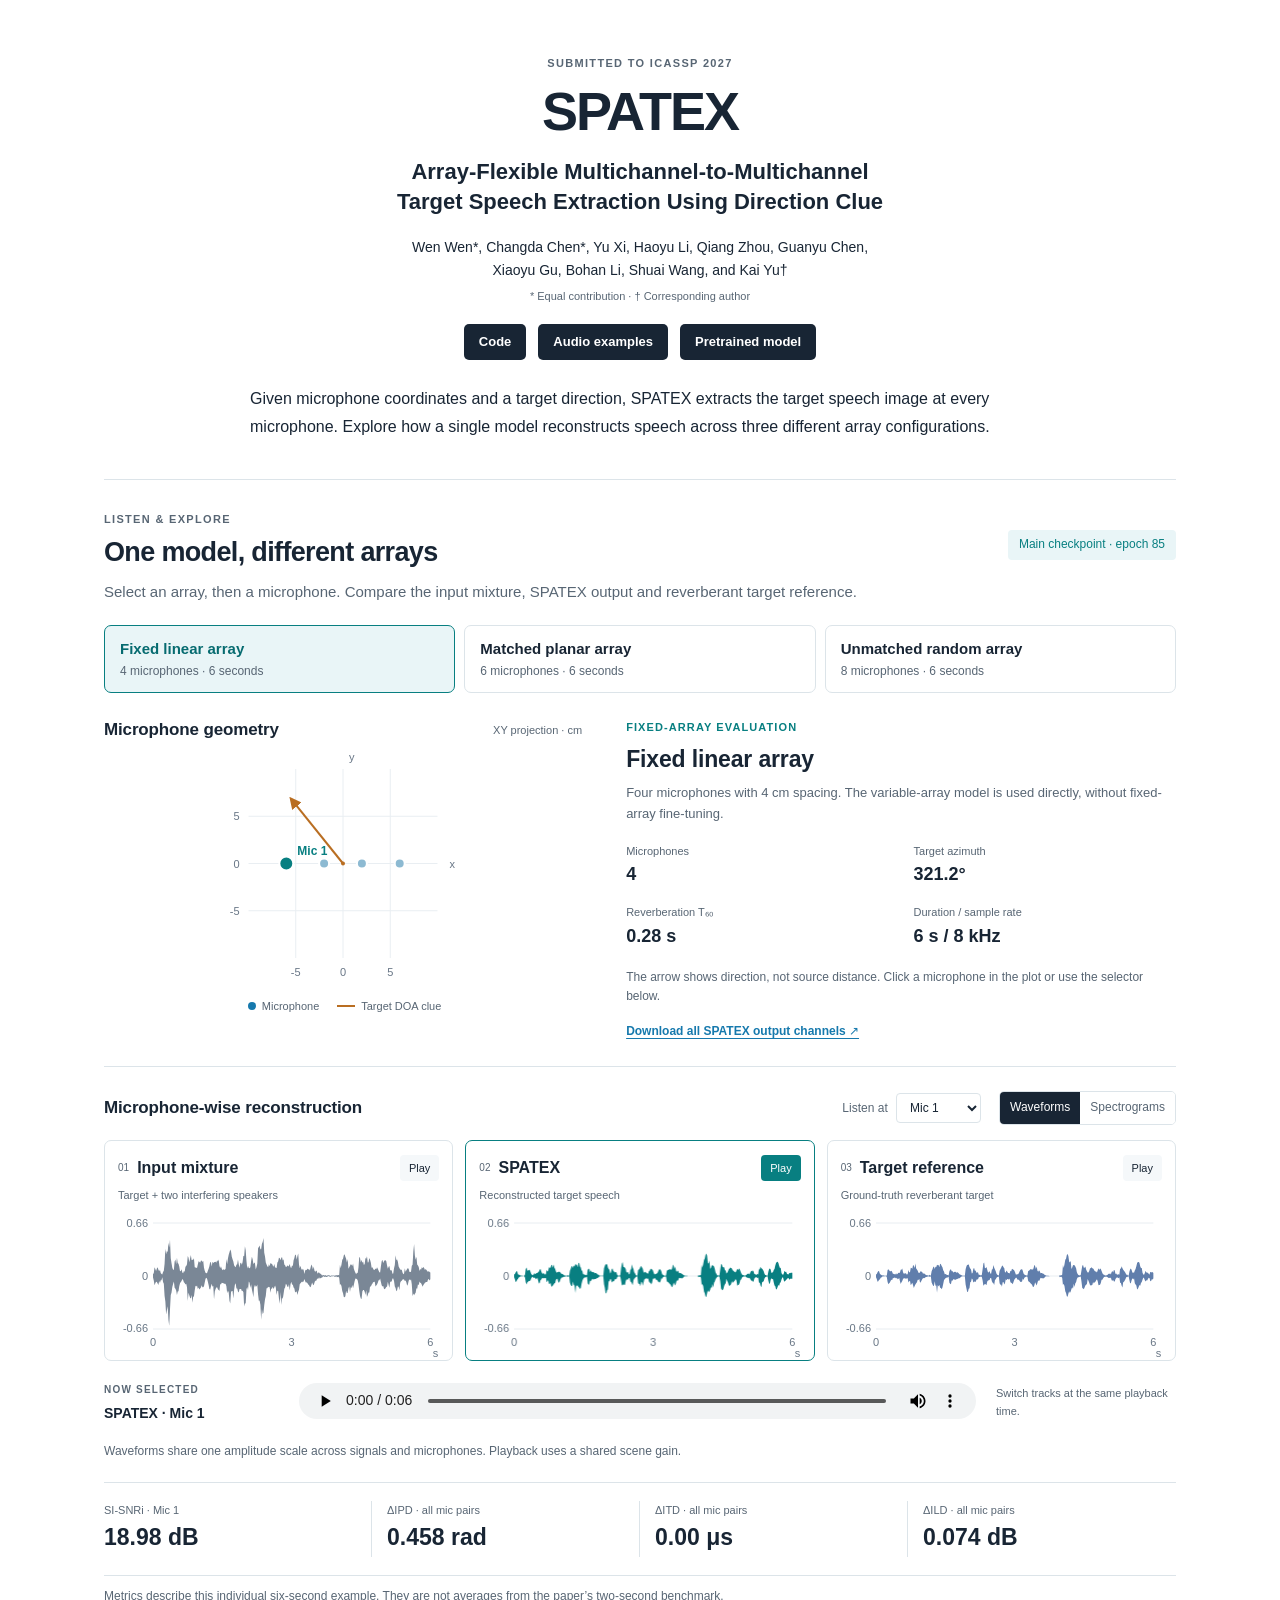
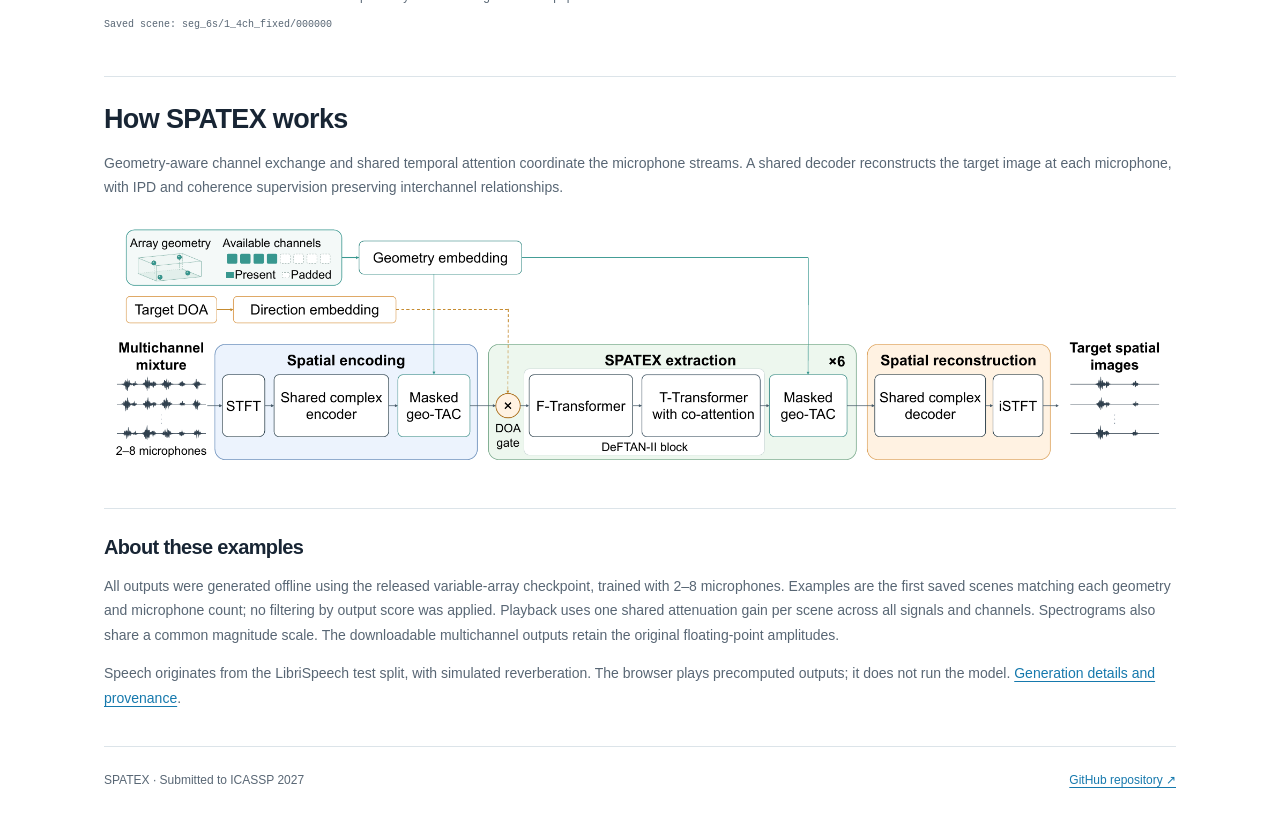
==== docs/demo/index.html @ cb216a5f "Add interactive SPATEX audio and spatial demo with real epoch-85 outputs" ====
<!doctype html>
<html lang="en">
<head>
  <meta charset="utf-8">
  <meta name="viewport" content="width=device-width, initial-scale=1">
  <meta name="description" content="Listen to real SPATEX target speech extraction examples across microphone arrays, and compare microphone-wise waveforms and spectrograms.">
  <title>SPATEX · Audio and spatial demo</title>
  <link rel="stylesheet" href="style.css">
  <script defer src="data.js"></script>
  <script defer src="app.js"></script>
</head>
<body>
<a class="skip" href="#examples">Skip to audio examples</a>
<main>
  <header class="paper-header">
    <p class="eyebrow">Submitted to ICASSP 2027</p>
    <h1>SPATEX</h1>
    <p class="paper-title">Array-Flexible Multichannel-to-Multichannel<br class="desktop-break"> Target Speech Extraction Using Direction Clue</p>
    <p class="authors">Wen Wen*, Changda Chen*, Yu Xi, Haoyu Li, Qiang Zhou, Guanyu Chen,<br class="desktop-break"> Xiaoyu Gu, Bohan Li, Shuai Wang, and Kai Yu†</p>
    <p class="author-note">* Equal contribution · † Corresponding author</p>
    <nav aria-label="Project links">
      <a href="https://github.com/Wenanzhi/SPATEX">Code</a>
      <a href="#examples">Audio examples</a>
      <a href="https://github.com/Wenanzhi/SPATEX/raw/refs/heads/main/checkpoints/spatex_variable.pt">Pretrained model</a>
    </nav>
    <p class="intro">Given microphone coordinates and a target direction, SPATEX extracts the target speech image at every microphone. Explore how a single model reconstructs speech across three different array configurations.</p>
  </header>

  <section id="examples" aria-labelledby="examples-title">
    <div class="section-heading"><div><p class="eyebrow">Listen &amp; explore</p><h2 id="examples-title">One model, different arrays</h2></div><span class="model-tag">Main checkpoint · epoch 85</span></div>
    <p class="section-description">Select an array, then a microphone. Compare the input mixture, SPATEX output and reverberant target reference.</p>
    <div id="scene-tabs" class="scene-tabs" role="group" aria-label="Array example"></div>
    <p id="load-status" role="status">Loading examples…</p>
    <noscript><p>Enable JavaScript to select microphones and compare audio.</p></noscript>
    <div id="demo-content" hidden>
      <div class="scene-layout">
        <figure class="geometry-figure">
          <div class="plot-heading"><h3>Microphone geometry</h3><span>XY projection · cm</span></div>
          <div id="geometry-plot" role="img" aria-label="Microphone positions and target direction"></div>
          <figcaption><span class="legend-dot"></span> Microphone <span class="legend-line"></span> Target DOA clue</figcaption>
        </figure>
        <div class="scene-summary">
          <p class="condition" id="scene-condition"></p>
          <h3 id="scene-title"></h3>
          <p class="scene-description" id="scene-description"></p>
          <dl class="scene-facts"><div><dt>Microphones</dt><dd id="mic-count"></dd></div><div><dt>Target azimuth</dt><dd id="azimuth"></dd></div><div><dt>Reverberation T₆₀</dt><dd id="rt60"></dd></div><div><dt>Duration / sample rate</dt><dd id="duration"></dd></div></dl>
          <p class="data-note">The arrow shows direction, not source distance. Click a microphone in the plot or use the selector below.</p>
          <a id="download" class="download-link" download>Download all SPATEX output channels ↗</a>
        </div>
      </div>

      <div class="audio-heading"><h3>Microphone-wise reconstruction</h3><div class="audio-controls"><label for="mic-select">Listen at <select id="mic-select"></select></label><div class="view-tabs" role="group" aria-label="Signal visualization"><button type="button" data-view="waveform" aria-pressed="true">Waveforms</button><button type="button" data-view="spectrogram" aria-pressed="false">Spectrograms</button></div></div></div>
      <div class="track-grid">
        <article class="track" data-track="mixture"><div class="track-heading"><span class="track-number">01</span><h4>Input mixture</h4><button type="button" data-listen="mixture" aria-pressed="false">Listen</button></div><p>Target + two interfering speakers</p><canvas id="chart-mixture" role="img" aria-label="Input mixture waveform"></canvas></article>
        <article class="track selected" data-track="estimate"><div class="track-heading"><span class="track-number">02</span><h4>SPATEX</h4><button type="button" data-listen="estimate" aria-pressed="true">Selected</button></div><p>Reconstructed target speech</p><canvas id="chart-estimate" role="img" aria-label="SPATEX output waveform"></canvas></article>
        <article class="track" data-track="reference"><div class="track-heading"><span class="track-number">03</span><h4>Target reference</h4><button type="button" data-listen="reference" aria-pressed="false">Listen</button></div><p>Ground-truth reverberant target</p><canvas id="chart-reference" role="img" aria-label="Target reference waveform"></canvas></article>
      </div>
      <div class="playback-row"><div><span class="eyebrow">Now selected</span><p id="now-playing"></p></div><audio id="player" controls preload="metadata" aria-label="Selected audio track"></audio><p class="playback-hint">Switch tracks at the same playback time.</p></div>
      <p id="display-note" class="data-note"></p>
      <div class="metric-strip" aria-label="Metrics for this example"><div><span id="sisnr-label">SI-SNRi · selected mic</span><strong id="sisnr"></strong></div><div><span>ΔIPD · all mic pairs</span><strong id="ipd"></strong></div><div><span>ΔITD · all mic pairs</span><strong id="itd"></strong></div><div><span>ΔILD · all mic pairs</span><strong id="ild"></strong></div></div>
      <p class="data-note">Metrics describe this individual six-second example. They are not averages from the paper’s two-second benchmark.</p>
      <p id="scene-source" class="sample-source"></p>
    </div>
  </section>

  <section class="method" aria-labelledby="method-title"><h2 id="method-title">How SPATEX works</h2><p>Geometry-aware channel exchange and shared temporal attention coordinate the microphone streams. A shared decoder reconstructs the target image at each microphone, with IPD and coherence supervision preserving interchannel relationships.</p><img src="../figures/spatex_architecture.png" alt="SPATEX architecture: shared encoding, DOA conditioning, geometry-aware channel exchange, temporal co-attention, and microphone-wise reconstruction." loading="lazy"></section>
  <section class="notes"><h2>About these examples</h2><p>All outputs were generated offline using the released variable-array checkpoint, trained with 2–8 microphones. Examples are the first saved scenes matching each geometry and microphone count; no filtering by output score was applied. Playback uses one shared attenuation gain per scene across all signals and channels. Spectrograms also share a common magnitude scale. The downloadable multichannel outputs retain the original floating-point amplitudes.</p><p>Speech originates from the LibriSpeech test split, with simulated reverberation. The browser plays precomputed outputs; it does not run the model. <a href="README.md">Generation details and provenance</a>.</p></section>
  <footer><span>SPATEX · Submitted to ICASSP 2027</span><a href="https://github.com/Wenanzhi/SPATEX">GitHub repository ↗</a></footer>
</main>
<div id="announcer" class="sr-only" aria-live="polite"></div>
</body>
</html>
---- docs/demo/style.css ----
:root{color-scheme:light;--ink:#182534;--muted:#586674;--line:#dce4e9;--blue:#1679ad;--teal:#087f81;--amber:#b96e22;--surface:#f5f8fa;--highlight:#e9f5f7}
*{box-sizing:border-box}html{scroll-behavior:smooth}body{margin:0;background:#fff;color:var(--ink);font:15px/1.65 -apple-system,BlinkMacSystemFont,"Segoe UI",sans-serif}main{max-width:1152px;margin:auto;padding:0 40px}a{color:var(--blue);text-underline-offset:3px}button,select,a,audio{touch-action:manipulation}button,select{font:inherit}button{cursor:pointer}button:focus-visible,a:focus-visible,select:focus-visible{outline:3px solid #75c4e3;outline-offset:3px}.skip{position:absolute;top:-80px;left:16px;background:#fff;padding:10px}.skip:focus{top:10px}.paper-header{text-align:center;padding:54px 0 38px}.eyebrow{font-size:11px;font-weight:650;text-transform:uppercase;letter-spacing:.12em;color:var(--muted);margin:0 0 7px}h1{font-size:54px;letter-spacing:-2px;line-height:1.1;margin:10px 0 15px;font-weight:750}h2{font-size:27px;letter-spacing:-.65px;line-height:1.3;margin:0 0 10px}h3{font-size:17px;letter-spacing:-.15px;line-height:1.4;margin:0}h4{font-size:16px;margin:0;font-weight:650}.paper-title{font-size:22px;line-height:1.4;font-weight:550;margin:0 auto 18px}.authors{font-size:14px;margin:0}.author-note{font-size:11px;color:var(--muted);margin:5px 0 19px}.paper-header nav{display:flex;justify-content:center;gap:12px;flex-wrap:wrap}.paper-header nav a{text-decoration:none;font-size:13px;font-weight:550;padding:7px 15px;background:var(--ink);color:white;border-radius:5px}.intro{max-width:780px;text-align:left;margin:25px auto 0;font-size:16px;line-height:1.75}#examples{border-top:1px solid var(--line);padding-top:30px;scroll-margin-top:20px}.section-heading{display:flex;align-items:center;justify-content:space-between;gap:15px}.model-tag{font-size:12px;color:var(--teal);background:var(--highlight);padding:5px 11px;border-radius:4px;white-space:nowrap}.section-description{margin:0 0 20px;color:var(--muted)}.scene-tabs{display:flex;gap:9px;margin-bottom:25px}.scene-tabs button{flex:1;text-align:left;background:white;border:1px solid var(--line);border-radius:7px;padding:11px 15px;color:var(--ink)}.scene-tabs button span{display:block;font-size:12px;color:var(--muted)}.scene-tabs button[aria-pressed=true]{border-color:var(--teal);background:var(--highlight)}.scene-tabs button[aria-pressed=true] strong{color:#066b70}.scene-layout{display:grid;grid-template-columns:1fr 1.15fr;gap:44px;padding-bottom:24px;border-bottom:1px solid var(--line)}figure{margin:0}.plot-heading{display:flex;justify-content:space-between;align-items:center}.plot-heading span{font-size:11px;color:var(--muted)}#geometry-plot{height:255px;max-width:430px;margin:0 auto}#geometry-plot svg{display:block;width:100%;height:100%}.geometry-figure figcaption{font-size:11px;text-align:center;color:var(--muted)}.legend-dot{display:inline-block;width:8px;height:8px;background:var(--blue);border-radius:50%;margin:0 3px}.legend-line{display:inline-block;width:18px;border-top:2px solid var(--amber);margin:0 3px 3px 15px}.condition{font-size:11px;text-transform:uppercase;letter-spacing:.1em;color:var(--teal);font-weight:650;margin:0 0 6px}.scene-summary>h3{font-size:23px}.scene-description{font-size:13px;color:var(--muted);margin:7px 0 17px}.scene-facts{display:grid;grid-template-columns:1fr 1fr;gap:14px 25px;margin:0 0 17px}.scene-facts dt{font-size:11px;color:var(--muted)}.scene-facts dd{font-size:18px;font-variant-numeric:tabular-nums;margin:0;font-weight:550}.data-note{font-size:12px;line-height:1.6;color:var(--muted);margin:11px 0}.download-link{font-size:12px;font-weight:550}.audio-heading{display:flex;gap:16px;align-items:center;justify-content:space-between;margin:24px 0 15px;flex-wrap:wrap}.audio-controls{display:flex;align-items:center;gap:18px;flex-wrap:wrap}.audio-controls label{font-size:12px;color:var(--muted)}select{padding:6px 25px 6px 9px;margin-left:5px;border:1px solid var(--line);border-radius:4px;background:white;color:var(--ink);font-size:12px}.view-tabs{display:flex;border:1px solid var(--line);border-radius:5px;overflow:hidden}.view-tabs button{border:0;background:white;padding:6px 10px;font-size:12px;color:var(--muted)}.view-tabs button[aria-pressed=true]{background:var(--ink);color:#fff}.track-grid{display:grid;grid-template-columns:repeat(3,minmax(0,1fr));gap:12px}.track{border:1px solid var(--line);border-radius:7px;padding:14px 13px 2px;overflow:hidden}.track.selected{border-color:var(--teal)}.track-heading{display:flex;align-items:center;gap:8px}.track-number{font-size:10px;color:var(--muted);font-variant-numeric:tabular-nums}.track-heading button{font-size:11px;margin-left:auto;padding:4px 9px;border:0;background:var(--surface);border-radius:4px;color:var(--ink)}.track-heading button[aria-pressed=true]{background:var(--teal);color:#fff}.track>p{color:var(--muted);font-size:11px;margin:4px 0 9px}.track canvas{display:block;width:100%;height:145px}.playback-row{display:grid;grid-template-columns:175px minmax(200px,1fr) 180px;gap:20px;align-items:center;padding:15px 0 5px}.playback-row .eyebrow{font-size:10px}.playback-row p{margin:2px 0 0}#now-playing{font-size:14px;font-weight:550}audio{width:100%;height:36px}.playback-hint{font-size:11px;color:var(--muted)}.metric-strip{display:grid;grid-template-columns:repeat(4,1fr);padding:18px 0;border-top:1px solid var(--line);border-bottom:1px solid var(--line);margin:21px 0 0}.metric-strip>div{padding:0 15px;border-right:1px solid var(--line)}.metric-strip>div:first-child{padding-left:0}.metric-strip>div:last-child{border:0}.metric-strip span{font-size:11px;color:var(--muted);display:block}.metric-strip strong{font-size:23px;font-weight:550;display:block;font-variant-numeric:tabular-nums}.sample-source{font-size:10px;color:var(--muted);font-family:monospace}.method,.notes{margin-top:42px;border-top:1px solid var(--line);padding-top:25px}.method p,.notes p{color:var(--muted);font-size:14px;line-height:1.75}.method img{display:block;width:100%;height:auto;margin-top:24px}.notes h2{font-size:20px}footer{border-top:1px solid var(--line);padding:24px 0;display:flex;justify-content:space-between;gap:16px;color:var(--muted);font-size:12px;margin-top:36px}.sr-only{position:absolute;width:1px;height:1px;margin:-1px;padding:0;overflow:hidden;clip:rect(0,0,0,0);white-space:nowrap;border:0}[hidden]{display:none!important}
@media(max-width:760px){main{padding:0 22px}.paper-header{padding-top:32px}h1{font-size:44px}.paper-title{font-size:19px}.desktop-break{display:none}.intro{font-size:14px}.section-heading{align-items:flex-start;flex-direction:column;gap:2px;margin-bottom:12px}.model-tag{font-size:11px}.scene-layout{grid-template-columns:1fr;gap:20px}.scene-tabs{gap:7px}.scene-tabs button{padding:10px;font-size:12px}.scene-tabs button span{font-size:10px}.track-grid{grid-template-columns:1fr}.track canvas{height:155px}.track>p{font-size:12px}.track-heading button{padding:7px 12px}.audio-heading{align-items:flex-start}.audio-controls{gap:12px}.playback-row{grid-template-columns:1fr;gap:7px}.playback-hint{display:none}.metric-strip{grid-template-columns:1fr 1fr;gap:17px}.metric-strip>div{padding:0;border:0}.metric-strip strong{font-size:22px}footer{flex-direction:column;gap:6px}.scene-facts{gap:12px}.scene-summary>h3{font-size:22px}}
@media(prefers-reduced-motion:reduce){html{scroll-behavior:auto}}
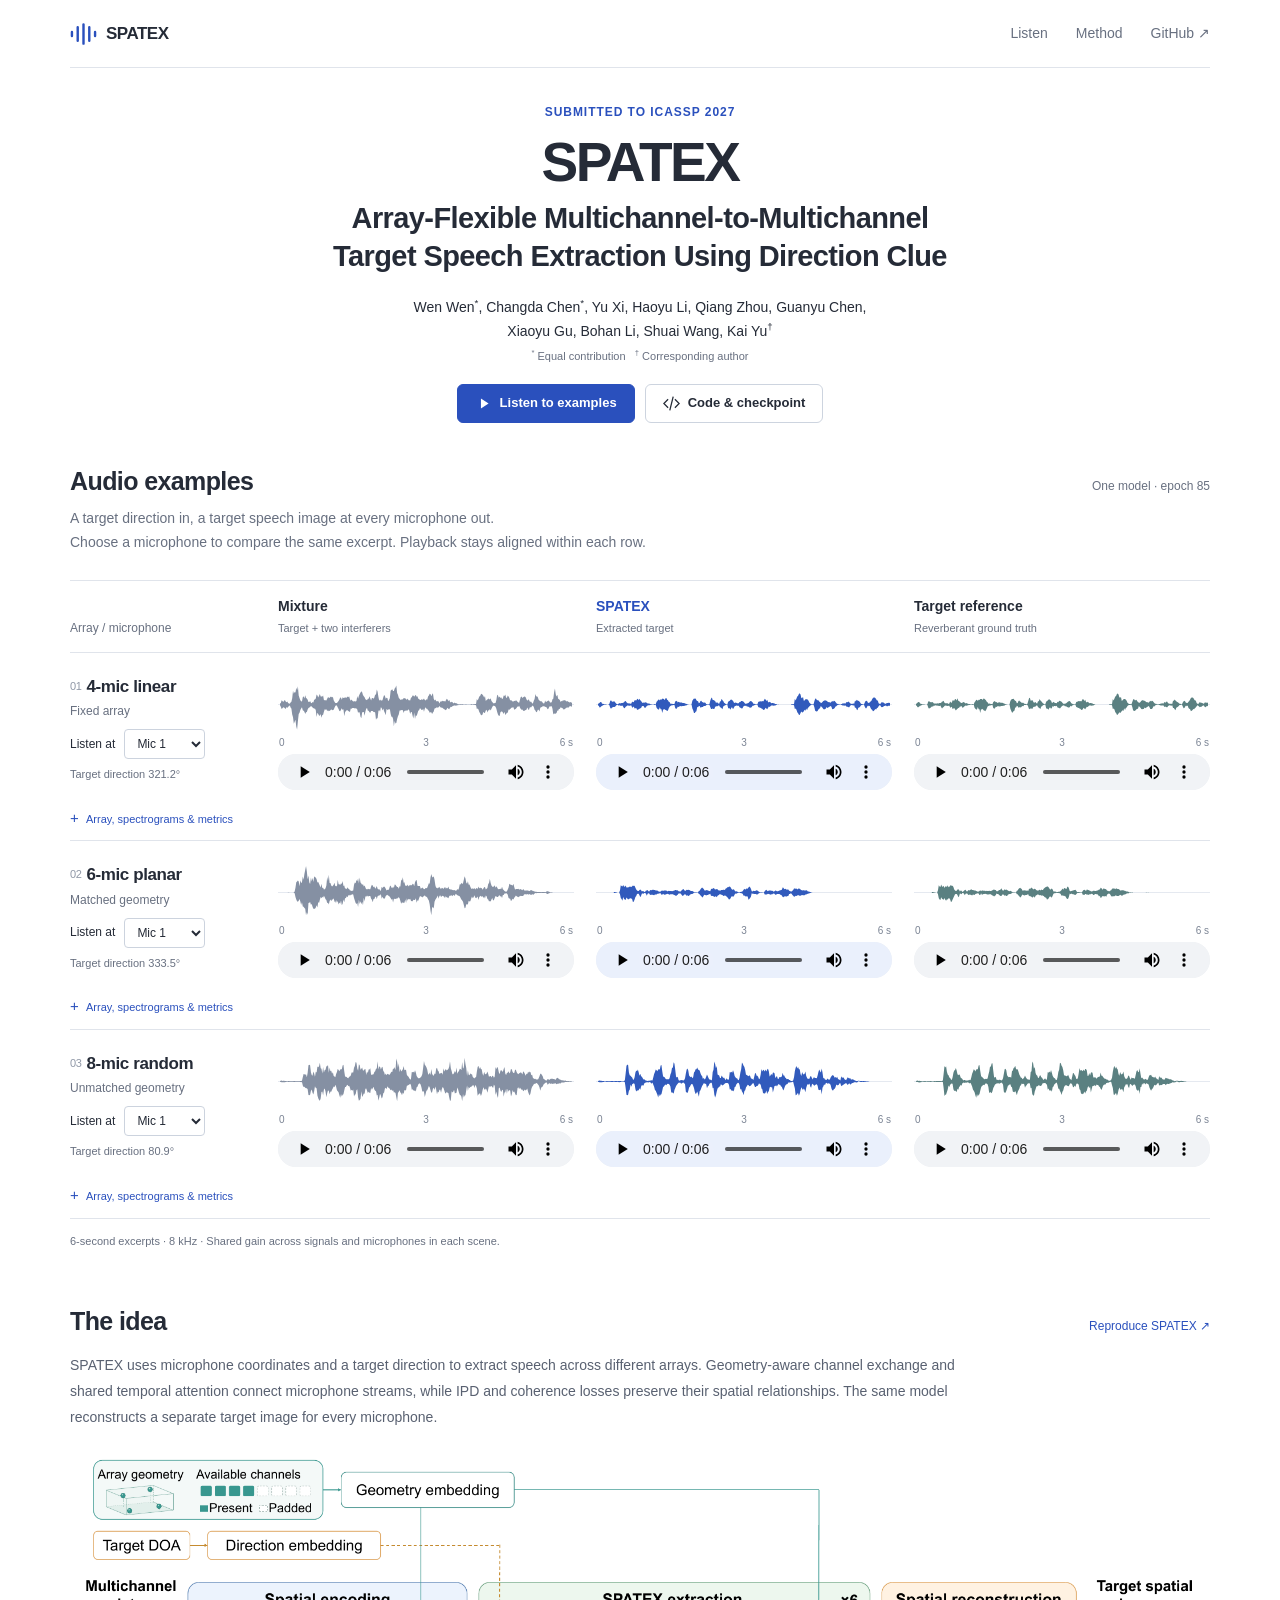
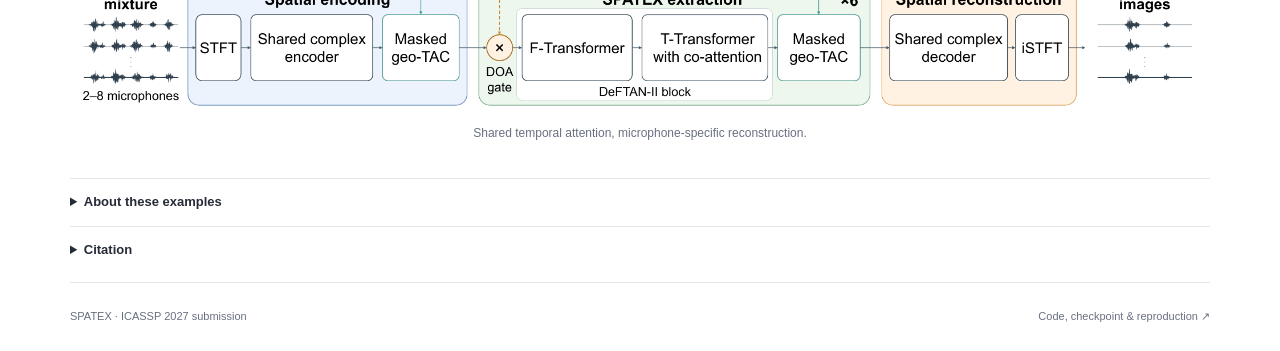
==== commit 05de5669: "Simplify reproduction README and rebuild the audio demo" ====
--- a/docs/demo/index.html
+++ b/docs/demo/index.html
@@ -3,70 +3,71 @@
 <head>
   <meta charset="utf-8">
   <meta name="viewport" content="width=device-width, initial-scale=1">
-  <meta name="description" content="Listen to real SPATEX target speech extraction examples across microphone arrays, and compare microphone-wise waveforms and spectrograms.">
-  <title>SPATEX · Audio and spatial demo</title>
+  <meta name="description" content="SPATEX: array-flexible target speech extraction. Compare real multichannel audio examples from the released epoch-85 model.">
+  <meta name="theme-color" content="#ffffff">
+  <title>SPATEX — Target Speech Extraction</title>
+  <link rel="icon" href="data:image/svg+xml,%3Csvg xmlns='http://www.w3.org/2000/svg' viewBox='0 0 64 64'%3E%3Crect width='64' height='64' rx='14' fill='%232a50bd'/%3E%3Cpath d='M15 28v8m8-17v26m9-33v40m9-33v26m8-17v8' stroke='white' stroke-width='4' stroke-linecap='round'/%3E%3C/svg%3E">
   <link rel="stylesheet" href="style.css">
   <script defer src="data.js"></script>
   <script defer src="app.js"></script>
 </head>
 <body>
-<a class="skip" href="#examples">Skip to audio examples</a>
-<main>
-  <header class="paper-header">
-    <p class="eyebrow">Submitted to ICASSP 2027</p>
+<a class="skip-link" href="#examples">Skip to audio examples</a>
+<nav class="site-nav wrap" aria-label="Page navigation">
+  <a class="wordmark" href="#top" aria-label="SPATEX home"><svg viewBox="0 0 28 24" aria-hidden="true"><path d="M2 10v4m6-9v14m6-17v20m6-17v14m6-9v4"/></svg>SPATEX</a>
+  <div><a href="#examples">Listen</a><a href="#method">Method</a><a href="https://github.com/Wenanzhi/SPATEX">GitHub <span aria-hidden="true">↗</span></a></div>
+</nav>
+<main id="top">
+  <header class="paper-header wrap">
+    <p class="venue">Submitted to ICASSP 2027</p>
     <h1>SPATEX</h1>
-    <p class="paper-title">Array-Flexible Multichannel-to-Multichannel<br class="desktop-break"> Target Speech Extraction Using Direction Clue</p>
-    <p class="authors">Wen Wen*, Changda Chen*, Yu Xi, Haoyu Li, Qiang Zhou, Guanyu Chen,<br class="desktop-break"> Xiaoyu Gu, Bohan Li, Shuai Wang, and Kai Yu†</p>
-    <p class="author-note">* Equal contribution · † Corresponding author</p>
-    <nav aria-label="Project links">
-      <a href="https://github.com/Wenanzhi/SPATEX">Code</a>
-      <a href="#examples">Audio examples</a>
-      <a href="https://github.com/Wenanzhi/SPATEX/raw/refs/heads/main/checkpoints/spatex_variable.pt">Pretrained model</a>
-    </nav>
-    <p class="intro">Given microphone coordinates and a target direction, SPATEX extracts the target speech image at every microphone. Explore how a single model reconstructs speech across three different array configurations.</p>
+    <p class="paper-title">Array-Flexible Multichannel-to-Multichannel<br class="wide-break"> Target Speech Extraction Using Direction Clue</p>
+    <p class="authors">Wen Wen<sup>*</sup>, Changda Chen<sup>*</sup>, Yu Xi, Haoyu Li, Qiang Zhou, Guanyu Chen,<br class="wide-break"> Xiaoyu Gu, Bohan Li, Shuai Wang, Kai Yu<sup>†</sup></p>
+    <p class="author-note"><sup>*</sup> Equal contribution &nbsp; <sup>†</sup> Corresponding author</p>
+    <div class="paper-links">
+      <a class="button primary" href="#examples"><svg viewBox="0 0 20 20" aria-hidden="true"><path d="m7 4 9 6-9 6Z"/></svg>Listen to examples</a>
+      <a class="button" href="https://github.com/Wenanzhi/SPATEX"><svg viewBox="0 0 20 20" aria-hidden="true"><path d="m6 5-5 5 5 5m8-10 5 5-5 5M12 2 8 18"/></svg>Code &amp; checkpoint</a>
+    </div>
   </header>
 
-  <section id="examples" aria-labelledby="examples-title">
-    <div class="section-heading"><div><p class="eyebrow">Listen &amp; explore</p><h2 id="examples-title">One model, different arrays</h2></div><span class="model-tag">Main checkpoint · epoch 85</span></div>
-    <p class="section-description">Select an array, then a microphone. Compare the input mixture, SPATEX output and reverberant target reference.</p>
-    <div id="scene-tabs" class="scene-tabs" role="group" aria-label="Array example"></div>
-    <p id="load-status" role="status">Loading examples…</p>
-    <noscript><p>Enable JavaScript to select microphones and compare audio.</p></noscript>
-    <div id="demo-content" hidden>
-      <div class="scene-layout">
-        <figure class="geometry-figure">
-          <div class="plot-heading"><h3>Microphone geometry</h3><span>XY projection · cm</span></div>
-          <div id="geometry-plot" role="img" aria-label="Microphone positions and target direction"></div>
-          <figcaption><span class="legend-dot"></span> Microphone <span class="legend-line"></span> Target DOA clue</figcaption>
-        </figure>
-        <div class="scene-summary">
-          <p class="condition" id="scene-condition"></p>
-          <h3 id="scene-title"></h3>
-          <p class="scene-description" id="scene-description"></p>
-          <dl class="scene-facts"><div><dt>Microphones</dt><dd id="mic-count"></dd></div><div><dt>Target azimuth</dt><dd id="azimuth"></dd></div><div><dt>Reverberation T₆₀</dt><dd id="rt60"></dd></div><div><dt>Duration / sample rate</dt><dd id="duration"></dd></div></dl>
-          <p class="data-note">The arrow shows direction, not source distance. Click a microphone in the plot or use the selector below.</p>
-          <a id="download" class="download-link" download>Download all SPATEX output channels ↗</a>
-        </div>
-      </div>
-
-      <div class="audio-heading"><h3>Microphone-wise reconstruction</h3><div class="audio-controls"><label for="mic-select">Listen at <select id="mic-select"></select></label><div class="view-tabs" role="group" aria-label="Signal visualization"><button type="button" data-view="waveform" aria-pressed="true">Waveforms</button><button type="button" data-view="spectrogram" aria-pressed="false">Spectrograms</button></div></div></div>
-      <div class="track-grid">
-        <article class="track" data-track="mixture"><div class="track-heading"><span class="track-number">01</span><h4>Input mixture</h4><button type="button" data-listen="mixture" aria-pressed="false">Listen</button></div><p>Target + two interfering speakers</p><canvas id="chart-mixture" role="img" aria-label="Input mixture waveform"></canvas></article>
-        <article class="track selected" data-track="estimate"><div class="track-heading"><span class="track-number">02</span><h4>SPATEX</h4><button type="button" data-listen="estimate" aria-pressed="true">Selected</button></div><p>Reconstructed target speech</p><canvas id="chart-estimate" role="img" aria-label="SPATEX output waveform"></canvas></article>
-        <article class="track" data-track="reference"><div class="track-heading"><span class="track-number">03</span><h4>Target reference</h4><button type="button" data-listen="reference" aria-pressed="false">Listen</button></div><p>Ground-truth reverberant target</p><canvas id="chart-reference" role="img" aria-label="Target reference waveform"></canvas></article>
-      </div>
-      <div class="playback-row"><div><span class="eyebrow">Now selected</span><p id="now-playing"></p></div><audio id="player" controls preload="metadata" aria-label="Selected audio track"></audio><p class="playback-hint">Switch tracks at the same playback time.</p></div>
-      <p id="display-note" class="data-note"></p>
-      <div class="metric-strip" aria-label="Metrics for this example"><div><span id="sisnr-label">SI-SNRi · selected mic</span><strong id="sisnr"></strong></div><div><span>ΔIPD · all mic pairs</span><strong id="ipd"></strong></div><div><span>ΔITD · all mic pairs</span><strong id="itd"></strong></div><div><span>ΔILD · all mic pairs</span><strong id="ild"></strong></div></div>
-      <p class="data-note">Metrics describe this individual six-second example. They are not averages from the paper’s two-second benchmark.</p>
-      <p id="scene-source" class="sample-source"></p>
-    </div>
+  <section id="examples" class="examples wrap" aria-labelledby="examples-title">
+    <div class="section-heading"><h2 id="examples-title">Audio examples</h2><span>One model · epoch 85</span></div>
+    <p class="section-intro">A target direction in, a target speech image at every microphone out.<br>Choose a microphone to compare the same excerpt. Playback stays aligned within each row.</p>
+    <div class="comparison-head comparison-grid" aria-hidden="true"><span>Array / microphone</span><span>Mixture<small>Target + two interferers</small></span><span class="ours-label">SPATEX<small>Extracted target</small></span><span>Target reference<small>Reverberant ground truth</small></span></div>
+    <p id="load-status" role="status">Loading audio examples…</p>
+    <noscript><p>Enable JavaScript to compare microphone channels, or <a href="audio/fixed/spatex_multichannel.wav">download the four-channel SPATEX output</a>.</p></noscript>
+    <div id="scene-list"></div>
+    <p class="listening-note">6-second excerpts · 8 kHz · Shared gain across signals and microphones in each scene.</p>
   </section>
 
-  <section class="method" aria-labelledby="method-title"><h2 id="method-title">How SPATEX works</h2><p>Geometry-aware channel exchange and shared temporal attention coordinate the microphone streams. A shared decoder reconstructs the target image at each microphone, with IPD and coherence supervision preserving interchannel relationships.</p><img src="../figures/spatex_architecture.png" alt="SPATEX architecture: shared encoding, DOA conditioning, geometry-aware channel exchange, temporal co-attention, and microphone-wise reconstruction." loading="lazy"></section>
-  <section class="notes"><h2>About these examples</h2><p>All outputs were generated offline using the released variable-array checkpoint, trained with 2–8 microphones. Examples are the first saved scenes matching each geometry and microphone count; no filtering by output score was applied. Playback uses one shared attenuation gain per scene across all signals and channels. Spectrograms also share a common magnitude scale. The downloadable multichannel outputs retain the original floating-point amplitudes.</p><p>Speech originates from the LibriSpeech test split, with simulated reverberation. The browser plays precomputed outputs; it does not run the model. <a href="README.md">Generation details and provenance</a>.</p></section>
-  <footer><span>SPATEX · Submitted to ICASSP 2027</span><a href="https://github.com/Wenanzhi/SPATEX">GitHub repository ↗</a></footer>
+  <section id="method" class="method wrap" aria-labelledby="method-title">
+    <div class="section-heading"><h2 id="method-title">The idea</h2><a href="https://github.com/Wenanzhi/SPATEX#train">Reproduce SPATEX <span aria-hidden="true">↗</span></a></div>
+    <p>SPATEX uses microphone coordinates and a target direction to extract speech across different arrays. Geometry-aware channel exchange and shared temporal attention connect microphone streams, while IPD and coherence losses preserve their spatial relationships. The same model reconstructs a separate target image for every microphone.</p>
+    <figure><img src="../figures/spatex_architecture.png" width="2000" height="452" alt="SPATEX architecture: shared encoding, geometry-aware channel exchange, direction-conditioned temporal co-attention, and microphone-wise reconstruction." loading="lazy"><figcaption>Shared temporal attention, microphone-specific reconstruction.</figcaption></figure>
+  </section>
+
+  <section class="about wrap" aria-label="Example details and citation">
+    <details>
+      <summary>About these examples</summary>
+      <div class="prose"><p>All three examples use the released variable-array epoch-85 checkpoint, trained with 2–8 microphones. Fixed and matched examples use linear and planar layouts; the unmatched example uses a random layout with 1 cm microphone-position perturbations. Speech comes from LibriSpeech test-clean with simulated room responses.</p><p>Examples are the first saved scenes matching each geometry and microphone count, without selection by output score. Playback uses one common attenuation gain per scene. Waveforms and spectrograms share scales across signals and microphones. Downloads retain the original floating-point multichannel output.</p><p>Metrics in the expanded rows describe individual six-second examples, rather than the paper’s two-second benchmark averages. <a href="https://github.com/Wenanzhi/SPATEX/blob/main/docs/demo/README.md">Generation details</a> · <a href="manifest.json">Sample provenance</a></p></div>
+    </details>
+    <details>
+      <summary>Citation</summary>
+      <pre><code>@unpublished{wen2026spatex,
+  title  = {{SPATEX}: Array-Flexible Multichannel-to-Multichannel
+            Target Speech Extraction Using Direction Clue},
+  author = {Wen, Wen and Chen, Changda and Xi, Yu and Li, Haoyu
+            and Zhou, Qiang and Chen, Guanyu and Gu, Xiaoyu
+            and Li, Bohan and Wang, Shuai and Yu, Kai},
+  year   = {2026},
+  note   = {Submitted to ICASSP 2027},
+  url    = {https://github.com/Wenanzhi/SPATEX}
+}</code></pre>
+    </details>
+  </section>
 </main>
-<div id="announcer" class="sr-only" aria-live="polite"></div>
+<footer class="wrap"><span>SPATEX · ICASSP 2027 submission</span><a href="https://github.com/Wenanzhi/SPATEX">Code, checkpoint &amp; reproduction <span aria-hidden="true">↗</span></a></footer>
+<dialog id="spectrogram-dialog" aria-labelledby="dialog-title"><div class="dialog-heading"><h2 id="dialog-title">Spectrogram</h2><button type="button" id="close-dialog" aria-label="Close spectrogram">×</button></div><img id="dialog-image" alt=""><p>0–4 kHz vertically · 0–6 seconds horizontally · Shared −70 to 0 dB scale</p></dialog>
+<div id="announcer" class="sr-only" role="status" aria-live="polite"></div>
 </body>
 </html>
--- a/docs/demo/style.css
+++ b/docs/demo/style.css
@@ -1,4 +1,182 @@
-:root{color-scheme:light;--ink:#182534;--muted:#586674;--line:#dce4e9;--blue:#1679ad;--teal:#087f81;--amber:#b96e22;--surface:#f5f8fa;--highlight:#e9f5f7}
-*{box-sizing:border-box}html{scroll-behavior:smooth}body{margin:0;background:#fff;color:var(--ink);font:15px/1.65 -apple-system,BlinkMacSystemFont,"Segoe UI",sans-serif}main{max-width:1152px;margin:auto;padding:0 40px}a{color:var(--blue);text-underline-offset:3px}button,select,a,audio{touch-action:manipulation}button,select{font:inherit}button{cursor:pointer}button:focus-visible,a:focus-visible,select:focus-visible{outline:3px solid #75c4e3;outline-offset:3px}.skip{position:absolute;top:-80px;left:16px;background:#fff;padding:10px}.skip:focus{top:10px}.paper-header{text-align:center;padding:54px 0 38px}.eyebrow{font-size:11px;font-weight:650;text-transform:uppercase;letter-spacing:.12em;color:var(--muted);margin:0 0 7px}h1{font-size:54px;letter-spacing:-2px;line-height:1.1;margin:10px 0 15px;font-weight:750}h2{font-size:27px;letter-spacing:-.65px;line-height:1.3;margin:0 0 10px}h3{font-size:17px;letter-spacing:-.15px;line-height:1.4;margin:0}h4{font-size:16px;margin:0;font-weight:650}.paper-title{font-size:22px;line-height:1.4;font-weight:550;margin:0 auto 18px}.authors{font-size:14px;margin:0}.author-note{font-size:11px;color:var(--muted);margin:5px 0 19px}.paper-header nav{display:flex;justify-content:center;gap:12px;flex-wrap:wrap}.paper-header nav a{text-decoration:none;font-size:13px;font-weight:550;padding:7px 15px;background:var(--ink);color:white;border-radius:5px}.intro{max-width:780px;text-align:left;margin:25px auto 0;font-size:16px;line-height:1.75}#examples{border-top:1px solid var(--line);padding-top:30px;scroll-margin-top:20px}.section-heading{display:flex;align-items:center;justify-content:space-between;gap:15px}.model-tag{font-size:12px;color:var(--teal);background:var(--highlight);padding:5px 11px;border-radius:4px;white-space:nowrap}.section-description{margin:0 0 20px;color:var(--muted)}.scene-tabs{display:flex;gap:9px;margin-bottom:25px}.scene-tabs button{flex:1;text-align:left;background:white;border:1px solid var(--line);border-radius:7px;padding:11px 15px;color:var(--ink)}.scene-tabs button span{display:block;font-size:12px;color:var(--muted)}.scene-tabs button[aria-pressed=true]{border-color:var(--teal);background:var(--highlight)}.scene-tabs button[aria-pressed=true] strong{color:#066b70}.scene-layout{display:grid;grid-template-columns:1fr 1.15fr;gap:44px;padding-bottom:24px;border-bottom:1px solid var(--line)}figure{margin:0}.plot-heading{display:flex;justify-content:space-between;align-items:center}.plot-heading span{font-size:11px;color:var(--muted)}#geometry-plot{height:255px;max-width:430px;margin:0 auto}#geometry-plot svg{display:block;width:100%;height:100%}.geometry-figure figcaption{font-size:11px;text-align:center;color:var(--muted)}.legend-dot{display:inline-block;width:8px;height:8px;background:var(--blue);border-radius:50%;margin:0 3px}.legend-line{display:inline-block;width:18px;border-top:2px solid var(--amber);margin:0 3px 3px 15px}.condition{font-size:11px;text-transform:uppercase;letter-spacing:.1em;color:var(--teal);font-weight:650;margin:0 0 6px}.scene-summary>h3{font-size:23px}.scene-description{font-size:13px;color:var(--muted);margin:7px 0 17px}.scene-facts{display:grid;grid-template-columns:1fr 1fr;gap:14px 25px;margin:0 0 17px}.scene-facts dt{font-size:11px;color:var(--muted)}.scene-facts dd{font-size:18px;font-variant-numeric:tabular-nums;margin:0;font-weight:550}.data-note{font-size:12px;line-height:1.6;color:var(--muted);margin:11px 0}.download-link{font-size:12px;font-weight:550}.audio-heading{display:flex;gap:16px;align-items:center;justify-content:space-between;margin:24px 0 15px;flex-wrap:wrap}.audio-controls{display:flex;align-items:center;gap:18px;flex-wrap:wrap}.audio-controls label{font-size:12px;color:var(--muted)}select{padding:6px 25px 6px 9px;margin-left:5px;border:1px solid var(--line);border-radius:4px;background:white;color:var(--ink);font-size:12px}.view-tabs{display:flex;border:1px solid var(--line);border-radius:5px;overflow:hidden}.view-tabs button{border:0;background:white;padding:6px 10px;font-size:12px;color:var(--muted)}.view-tabs button[aria-pressed=true]{background:var(--ink);color:#fff}.track-grid{display:grid;grid-template-columns:repeat(3,minmax(0,1fr));gap:12px}.track{border:1px solid var(--line);border-radius:7px;padding:14px 13px 2px;overflow:hidden}.track.selected{border-color:var(--teal)}.track-heading{display:flex;align-items:center;gap:8px}.track-number{font-size:10px;color:var(--muted);font-variant-numeric:tabular-nums}.track-heading button{font-size:11px;margin-left:auto;padding:4px 9px;border:0;background:var(--surface);border-radius:4px;color:var(--ink)}.track-heading button[aria-pressed=true]{background:var(--teal);color:#fff}.track>p{color:var(--muted);font-size:11px;margin:4px 0 9px}.track canvas{display:block;width:100%;height:145px}.playback-row{display:grid;grid-template-columns:175px minmax(200px,1fr) 180px;gap:20px;align-items:center;padding:15px 0 5px}.playback-row .eyebrow{font-size:10px}.playback-row p{margin:2px 0 0}#now-playing{font-size:14px;font-weight:550}audio{width:100%;height:36px}.playback-hint{font-size:11px;color:var(--muted)}.metric-strip{display:grid;grid-template-columns:repeat(4,1fr);padding:18px 0;border-top:1px solid var(--line);border-bottom:1px solid var(--line);margin:21px 0 0}.metric-strip>div{padding:0 15px;border-right:1px solid var(--line)}.metric-strip>div:first-child{padding-left:0}.metric-strip>div:last-child{border:0}.metric-strip span{font-size:11px;color:var(--muted);display:block}.metric-strip strong{font-size:23px;font-weight:550;display:block;font-variant-numeric:tabular-nums}.sample-source{font-size:10px;color:var(--muted);font-family:monospace}.method,.notes{margin-top:42px;border-top:1px solid var(--line);padding-top:25px}.method p,.notes p{color:var(--muted);font-size:14px;line-height:1.75}.method img{display:block;width:100%;height:auto;margin-top:24px}.notes h2{font-size:20px}footer{border-top:1px solid var(--line);padding:24px 0;display:flex;justify-content:space-between;gap:16px;color:var(--muted);font-size:12px;margin-top:36px}.sr-only{position:absolute;width:1px;height:1px;margin:-1px;padding:0;overflow:hidden;clip:rect(0,0,0,0);white-space:nowrap;border:0}[hidden]{display:none!important}
-@media(max-width:760px){main{padding:0 22px}.paper-header{padding-top:32px}h1{font-size:44px}.paper-title{font-size:19px}.desktop-break{display:none}.intro{font-size:14px}.section-heading{align-items:flex-start;flex-direction:column;gap:2px;margin-bottom:12px}.model-tag{font-size:11px}.scene-layout{grid-template-columns:1fr;gap:20px}.scene-tabs{gap:7px}.scene-tabs button{padding:10px;font-size:12px}.scene-tabs button span{font-size:10px}.track-grid{grid-template-columns:1fr}.track canvas{height:155px}.track>p{font-size:12px}.track-heading button{padding:7px 12px}.audio-heading{align-items:flex-start}.audio-controls{gap:12px}.playback-row{grid-template-columns:1fr;gap:7px}.playback-hint{display:none}.metric-strip{grid-template-columns:1fr 1fr;gap:17px}.metric-strip>div{padding:0;border:0}.metric-strip strong{font-size:22px}footer{flex-direction:column;gap:6px}.scene-facts{gap:12px}.scene-summary>h3{font-size:22px}}
-@media(prefers-reduced-motion:reduce){html{scroll-behavior:auto}}
+:root {
+  color-scheme: light;
+  --ink: #252b37;
+  --muted: #687080;
+  --accent: #2a50bd;
+  --line: #e0e4eb;
+  --soft: #f5f7fb;
+  font-family: -apple-system, BlinkMacSystemFont, "Segoe UI", sans-serif;
+  font-size: 16px;
+  color: var(--ink);
+  background: #fff;
+  font-synthesis: none;
+}
+* { box-sizing: border-box; }
+html { scroll-behavior: smooth; scroll-padding-top: 24px; }
+body { margin: 0; line-height: 1.6; }
+a { color: var(--accent); text-underline-offset: 3px; }
+a:hover { text-decoration: underline; }
+button, select { font: inherit; }
+button, summary, select { cursor: pointer; }
+button, a, select, summary, audio, [tabindex] { -webkit-tap-highlight-color: transparent; }
+:focus-visible { outline: 3px solid #7299ec; outline-offset: 4px; }
+.wrap { width: min(1140px, calc(100% - 64px)); margin-inline: auto; }
+.site-nav { height: 68px; display: flex; justify-content: space-between; align-items: center; border-bottom: 1px solid var(--line); }
+.site-nav a { color: var(--muted); text-decoration: none; font-size: 14px; }
+.site-nav a:hover { color: var(--accent); }
+.site-nav > div { display: flex; gap: 28px; }
+.site-nav .wordmark { display: inline-flex; align-items: center; gap: 9px; color: var(--ink); font-weight: 750; font-size: 17px; letter-spacing: -.5px; }
+.wordmark svg { width: 27px; height: 24px; fill: none; stroke: var(--accent); stroke-width: 2.5; stroke-linecap: round; }
+.paper-header { text-align: center; padding: 35px 0 42px; }
+.venue { margin: 0 0 9px; color: var(--accent); font-size: 12px; font-weight: 650; letter-spacing: .08em; text-transform: uppercase; }
+h1 { margin: 0 0 6px; font-size: 55px; letter-spacing: -2.5px; line-height: 1.15; font-weight: 750; }
+.paper-title { margin: 0; font-size: clamp(21px, 2.3vw, 29px); font-weight: 550; line-height: 1.3; letter-spacing: -.6px; }
+.authors { margin: 20px 0 0; font-size: 14px; line-height: 1.7; }
+sup { font-size: .7em; line-height: 0; }
+.author-note { margin: 5px 0 18px; font-size: 11px; color: var(--muted); }
+.paper-links { display: flex; justify-content: center; flex-wrap: wrap; gap: 10px; }
+.button { display: inline-flex; align-items: center; justify-content: center; gap: 8px; padding: 8px 17px; border: 1px solid #cdd4df; border-radius: 6px; color: var(--ink); font-size: 13px; font-weight: 550; text-decoration: none; }
+.button:hover { text-decoration: none; background: var(--soft); }
+.button svg { width: 17px; height: 17px; fill: none; stroke: currentColor; stroke-width: 1.5; }
+.button.primary { color: #fff; background: var(--accent); border-color: var(--accent); }
+.button.primary:hover { background: #203e97; }
+.button.primary svg { fill: currentColor; stroke: none; }
+.section-heading { display: flex; gap: 16px; align-items: baseline; justify-content: space-between; }
+h2 { font-size: 25px; letter-spacing: -.6px; line-height: 1.3; margin: 0; font-weight: 650; }
+.section-heading > span, .section-heading > a { font-size: 12px; color: var(--muted); }
+.section-heading > a { color: var(--accent); text-decoration: none; }
+.section-intro { margin: 10px 0 25px; color: var(--muted); font-size: 14px; line-height: 1.7; }
+.comparison-grid { display: grid; grid-template-columns: 186px repeat(3, minmax(0, 1fr)); column-gap: 22px; }
+.comparison-head { align-items: end; padding: 14px 0; border-top: 1px solid var(--line); border-bottom: 1px solid var(--line); font-size: 14px; font-weight: 650; }
+.comparison-head > span:first-child { font-size: 12px; font-weight: 500; color: var(--muted); }
+.comparison-head small { display: block; margin-top: 3px; font-size: 11px; font-weight: 400; color: var(--muted); }
+.ours-label { color: var(--accent); }
+.scene { border-bottom: 1px solid var(--line); padding-top: 20px; }
+.scene-info h3 { margin: 0; font-size: 17px; font-weight: 650; letter-spacing: -.4px; }
+.scene-info .condition { margin: 2px 0 8px; color: var(--muted); font-size: 12px; }
+.scene-number { color: #9098a7; font-size: 11px; font-weight: 500; margin-right: 5px; vertical-align: 2px; }
+.mic-picker { display: inline-flex; align-items: center; gap: 9px; font-size: 12px; }
+.mic-picker select { color: var(--ink); background: #fff; border: 1px solid #ccd3de; border-radius: 4px; padding: 4px 22px 4px 8px; font-size: 12px; min-height: 30px; }
+.direction { font-size: 11px; color: var(--muted); margin: 7px 0 0; }
+.track { min-width: 0; border-radius: 5px; transition: background-color .15s; padding: 0 0 6px; }
+.track.is-playing { background: #edf2fc; }
+.track h4 { display: none; }
+.waveform { width: 100%; height: 74px; display: block; }
+audio { display: block; width: 100%; height: 36px; margin: 7px 0 0; border-radius: 0; }
+audio::-webkit-media-controls-panel { background: #f1f3f6; }
+.track[data-kind="estimate"] audio::-webkit-media-controls-panel { background: #eaf0fc; }
+.scene-details { margin-top: 7px; }
+.scene-details > summary { color: var(--accent); font-size: 11px; width: fit-content; padding: 7px 0 12px; list-style: none; }
+.scene-details > summary::-webkit-details-marker { display: none; }
+.scene-details > summary::before { content: "+"; font-size: 15px; line-height: 1; margin-right: 7px; display: inline-block; width: 9px; }
+.scene-details[open] > summary::before { content: "−"; }
+.detail-body { padding: 14px 0 20px; }
+.detail-grid { align-items: start; }
+.geometry-panel, .spectrum { margin: 0; min-width: 0; }
+.geometry-panel h4, .spectrum figcaption { margin: 0 0 8px; font-size: 12px; font-weight: 550; }
+.geometry-plot svg { display: block; width: 100%; }
+.geometry-panel > p { color: var(--muted); font-size: 10px; line-height: 1.6; margin: 5px 0 0; }
+.geometry-panel [role="button"]:focus-visible { outline: none; }
+.geometry-panel [role="button"]:focus-visible circle { stroke: #153da2; stroke-width: 3px; }
+.spectrum button { display: block; width: 100%; padding: 0; border: 0; background: #fff; border-radius: 3px; overflow: hidden; }
+.spectrum img { display: block; width: 100%; height: auto; aspect-ratio: 2.5; }
+.axis { display: flex; justify-content: space-between; margin: 3px 0 0; color: var(--muted); font-size: 10px; }
+.spectral-note { color: var(--muted); font-size: 11px; margin: 10px 0; }
+.scene-metrics { display: flex; gap: 28px; flex-wrap: wrap; margin: 16px 0 9px; padding-top: 14px; border-top: 1px solid var(--line); }
+.scene-metrics div { display: flex; flex-direction: column; gap: 2px; }
+.scene-metrics dt { font-size: 11px; color: var(--muted); }
+.scene-metrics dd { margin: 0; font-size: 16px; font-variant-numeric: tabular-nums; font-weight: 550; }
+.detail-bottom { display: flex; justify-content: space-between; gap: 14px; align-items: baseline; }
+.detail-bottom p { font-size: 11px; color: var(--muted); margin: 0; }
+.detail-bottom a { white-space: nowrap; font-size: 11px; }
+.listening-note { margin: 14px 0 0; font-size: 11px; color: var(--muted); }
+.method { padding-top: 55px; }
+.method > p { max-width: 900px; margin: 15px 0 24px; color: #596171; font-size: 14px; line-height: 1.85; }
+.method figure { margin: 0; }
+.method img { display: block; width: 100%; height: auto; }
+.method figcaption { color: var(--muted); text-align: center; font-size: 12px; margin: 12px 0 0; }
+.about { margin-top: 35px; }
+.about details { border-top: 1px solid var(--line); padding: 13px 0; }
+.about summary { font-size: 13px; font-weight: 550; }
+.prose { max-width: 900px; font-size: 13px; color: #596171; }
+pre { padding: 16px; margin: 15px 0 0; overflow: auto; background: var(--soft); border-radius: 4px; font-size: 11px; }
+footer { display: flex; justify-content: space-between; gap: 16px; padding-block: 25px; margin-top: 8px; border-top: 1px solid var(--line); font-size: 11px; color: var(--muted); }
+footer a { color: inherit; text-decoration: none; }
+dialog { width: min(1000px, calc(100vw - 32px)); max-height: calc(100vh - 32px); border: 1px solid var(--line); border-radius: 8px; padding: 20px; color: var(--ink); }
+dialog::backdrop { background: #18243b99; }
+.dialog-heading { display: flex; justify-content: space-between; align-items: center; gap: 16px; margin-bottom: 15px; }
+.dialog-heading h2 { font-size: 18px; }
+.dialog-heading button { border: 0; background: var(--soft); color: var(--ink); border-radius: 4px; width: 36px; height: 36px; font-size: 25px; }
+dialog img { display: block; width: 100%; }
+dialog p { font-size: 11px; color: var(--muted); margin: 12px 0 0; }
+.sr-only { position: absolute; width: 1px; height: 1px; overflow: hidden; clip-path: inset(50%); white-space: nowrap; }
+.skip-link { position: fixed; top: -80px; left: 12px; z-index: 5; padding: 8px 16px; background: #fff; }
+.skip-link:focus { top: 8px; }
+@media (max-width: 1000px) {
+  .comparison-grid { grid-template-columns: 150px repeat(3, minmax(0, 1fr)); column-gap: 16px; }
+  .scene-info h3 { font-size: 15px; }
+  .scene-number { display: none; }
+}
+@media (max-width: 820px) {
+  .wrap { width: calc(100% - 40px); }
+  .comparison-head { display: none; }
+  .scene { border-top: 1px solid var(--line); border-bottom: 0; padding-top: 20px; }
+  .scene:last-child { border-bottom: 1px solid var(--line); }
+  .scene-row { grid-template-columns: repeat(3, minmax(0, 1fr)); }
+  .scene-info { grid-column: 1 / -1; display: grid; grid-template-columns: 1fr auto; align-items: center; margin-bottom: 15px; column-gap: 15px; }
+  .scene-info h3 { font-size: 17px; }
+  .scene-info .condition { grid-column: 1; margin: 0; }
+  .mic-picker { grid-column: 2; grid-row: 1 / 3; }
+  .direction { display: none; }
+  .track h4 { display: block; font-size: 12px; margin: 0 0 7px; font-weight: 600; }
+  .track[data-kind="estimate"] h4 { color: var(--accent); }
+  .detail-grid { grid-template-columns: repeat(3, minmax(0, 1fr)); }
+  .geometry-panel { grid-column: 1 / -1; display: grid; grid-template-columns: 200px 1fr; column-gap: 20px; align-items: center; margin-bottom: 15px; }
+  .geometry-panel h4 { grid-column: 2; align-self: end; margin: 0; }
+  .geometry-plot { grid-row: 1 / 3; }
+  .geometry-panel > p { grid-column: 2; align-self: start; }
+  .detail-bottom { flex-direction: column; gap: 7px; }
+}
+@media (max-width: 600px) {
+  .wrap { width: calc(100% - 32px); }
+  .site-nav { height: 57px; }
+  .site-nav > div { gap: 17px; }
+  .site-nav a { font-size: 12px; }
+  .site-nav .wordmark { font-size: 15px; }
+  .wordmark svg { width: 22px; }
+  .paper-header { padding: 28px 0 33px; }
+  .venue { font-size: 10px; }
+  h1 { font-size: 46px; }
+  .paper-title { font-size: 21px; line-height: 1.4; }
+  .wide-break { display: none; }
+  .authors { font-size: 12px; margin-top: 15px; }
+  .author-note { font-size: 10px; }
+  .button { padding: 8px 10px; font-size: 11px; }
+  .section-heading { flex-wrap: wrap; gap: 5px 15px; }
+  h2 { font-size: 23px; }
+  .section-heading > span { font-size: 10px; }
+  .section-intro { font-size: 12px; margin-bottom: 18px; }
+  .scene-row { display: block; }
+  .scene-info { margin-bottom: 16px; }
+  .track { display: grid; grid-template-columns: 100px minmax(0, 1fr); align-items: center; gap: 0 10px; padding: 0 0 14px; }
+  .track h4 { grid-column: 1; grid-row: 1; margin: 0; font-size: 11px; }
+  .waveform { grid-column: 2; grid-row: 1; height: 35px; }
+  audio { grid-column: 1 / -1; margin-top: 4px; height: 38px; }
+  .scene-details { margin-top: 0; }
+  .detail-grid { grid-template-columns: 1fr; gap: 18px; }
+  .geometry-panel { grid-column: 1; grid-template-columns: minmax(0, 1fr) minmax(0, 1fr); gap: 10px; margin: 0; }
+  .spectrum img { aspect-ratio: 2.7; }
+  .scene-metrics { gap: 16px 24px; }
+  .scene-metrics div { flex: 1 0 38%; }
+  .method { padding-top: 35px; }
+  .method > p { font-size: 13px; margin-bottom: 18px; }
+  .method figcaption { font-size: 10px; }
+  .about { margin-top: 25px; }
+  footer { flex-direction: column; gap: 6px; padding-block: 18px; font-size: 10px; }
+  dialog { padding: 14px; }
+  .dialog-heading h2 { font-size: 15px; }
+}
+@media (prefers-reduced-motion: reduce) {
+  html { scroll-behavior: auto; }
+  * { transition: none !important; }
+}
